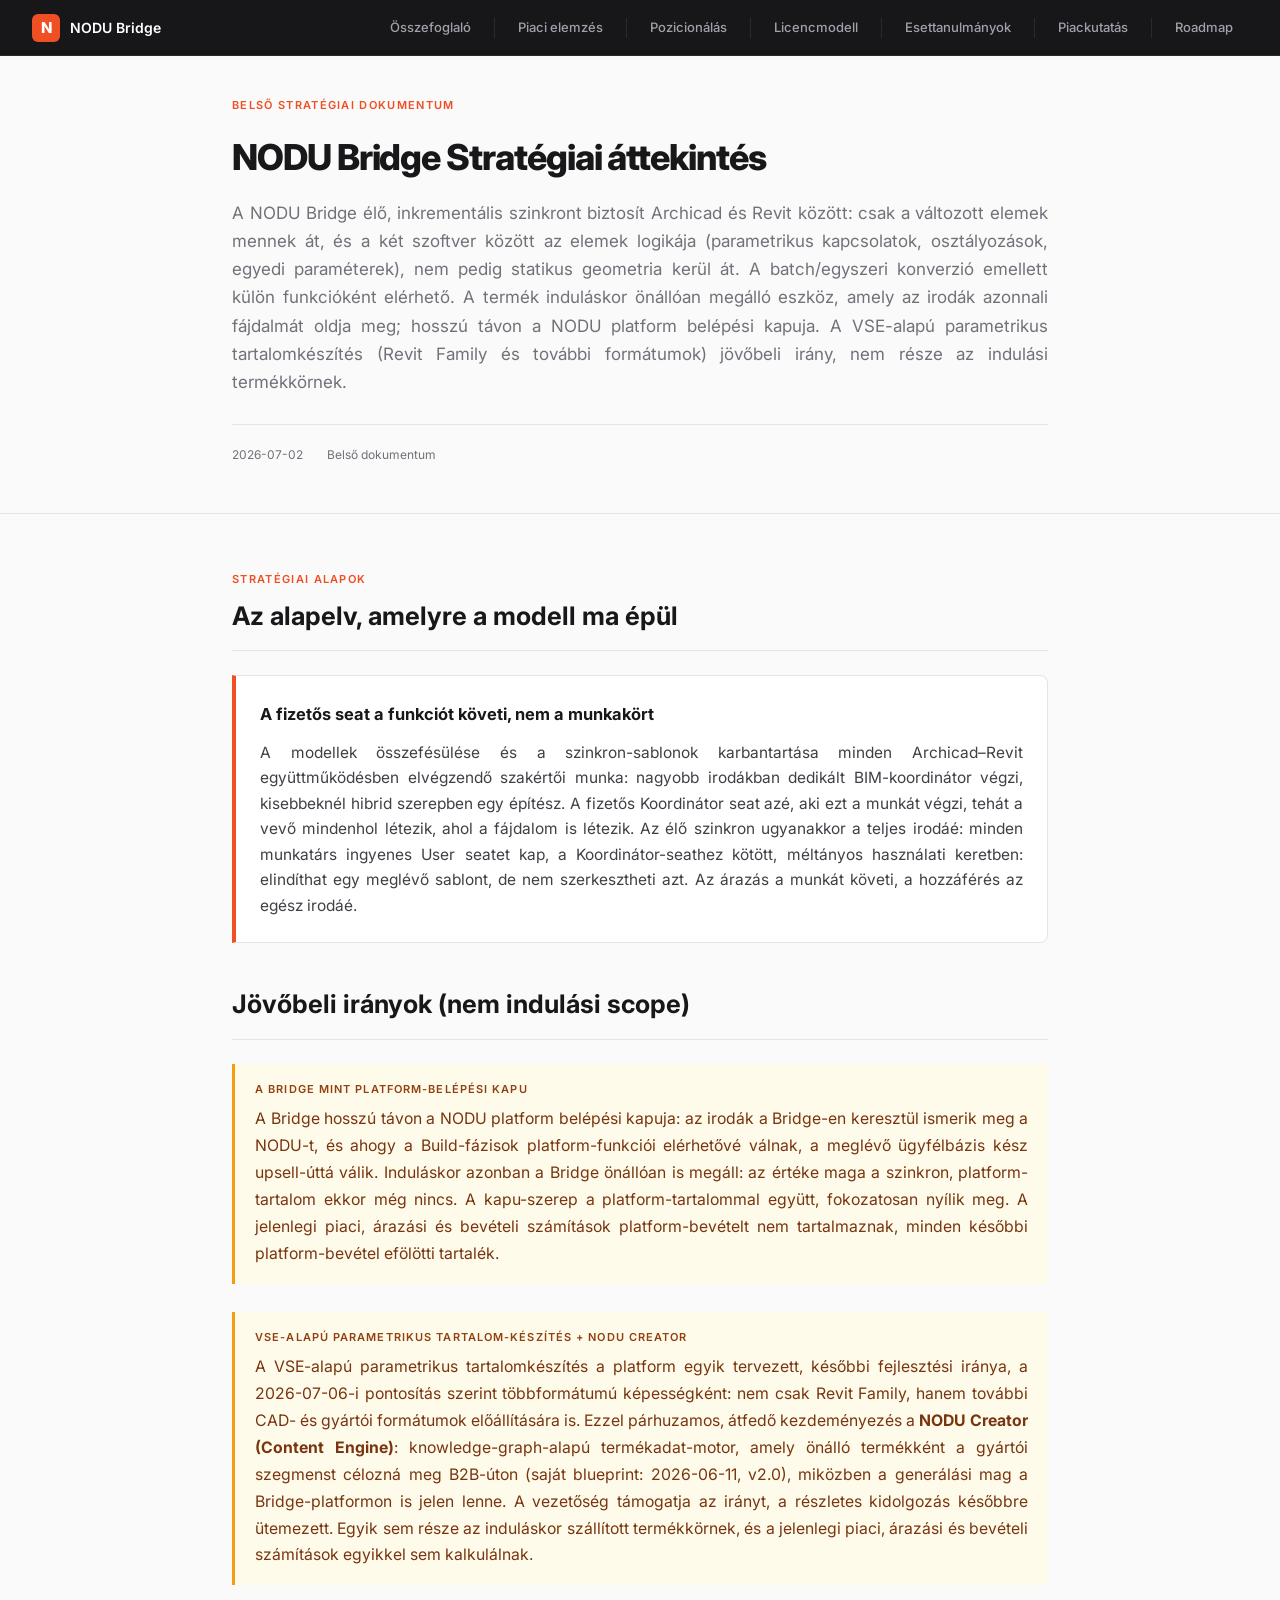
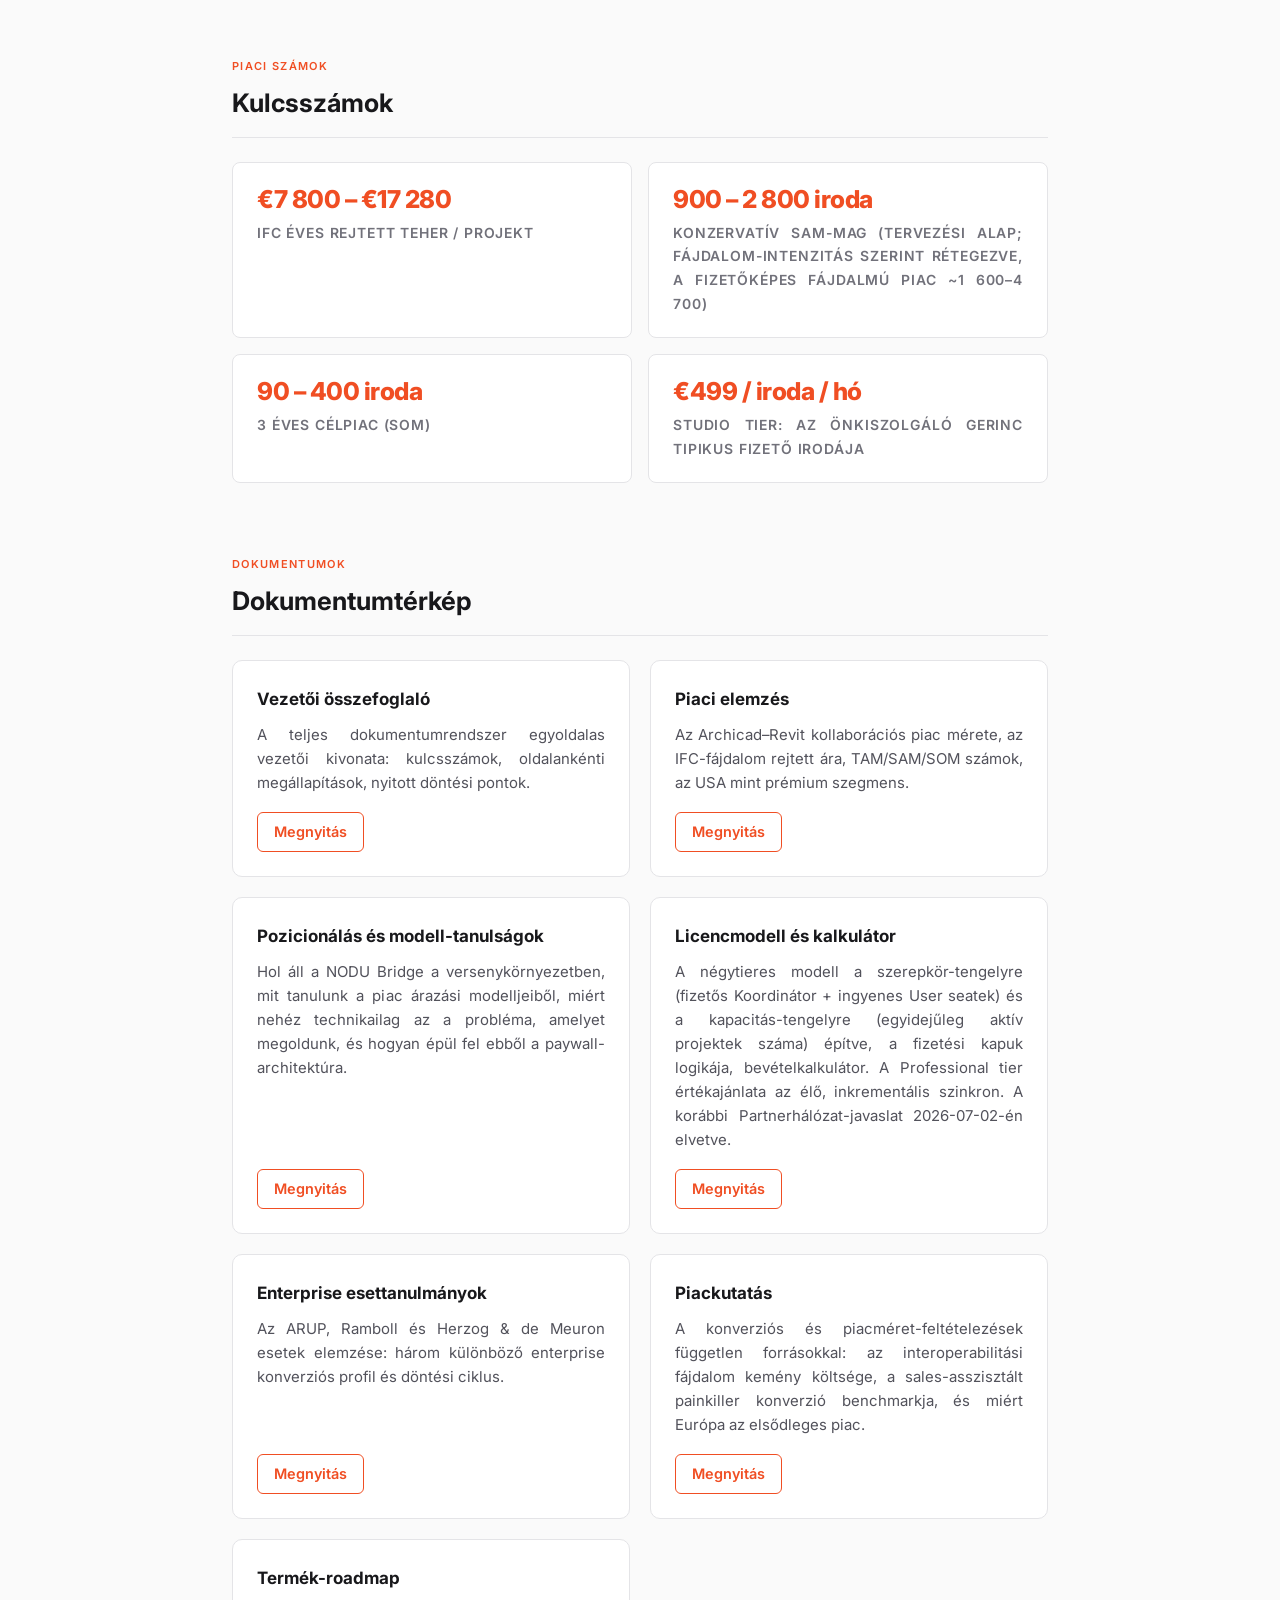
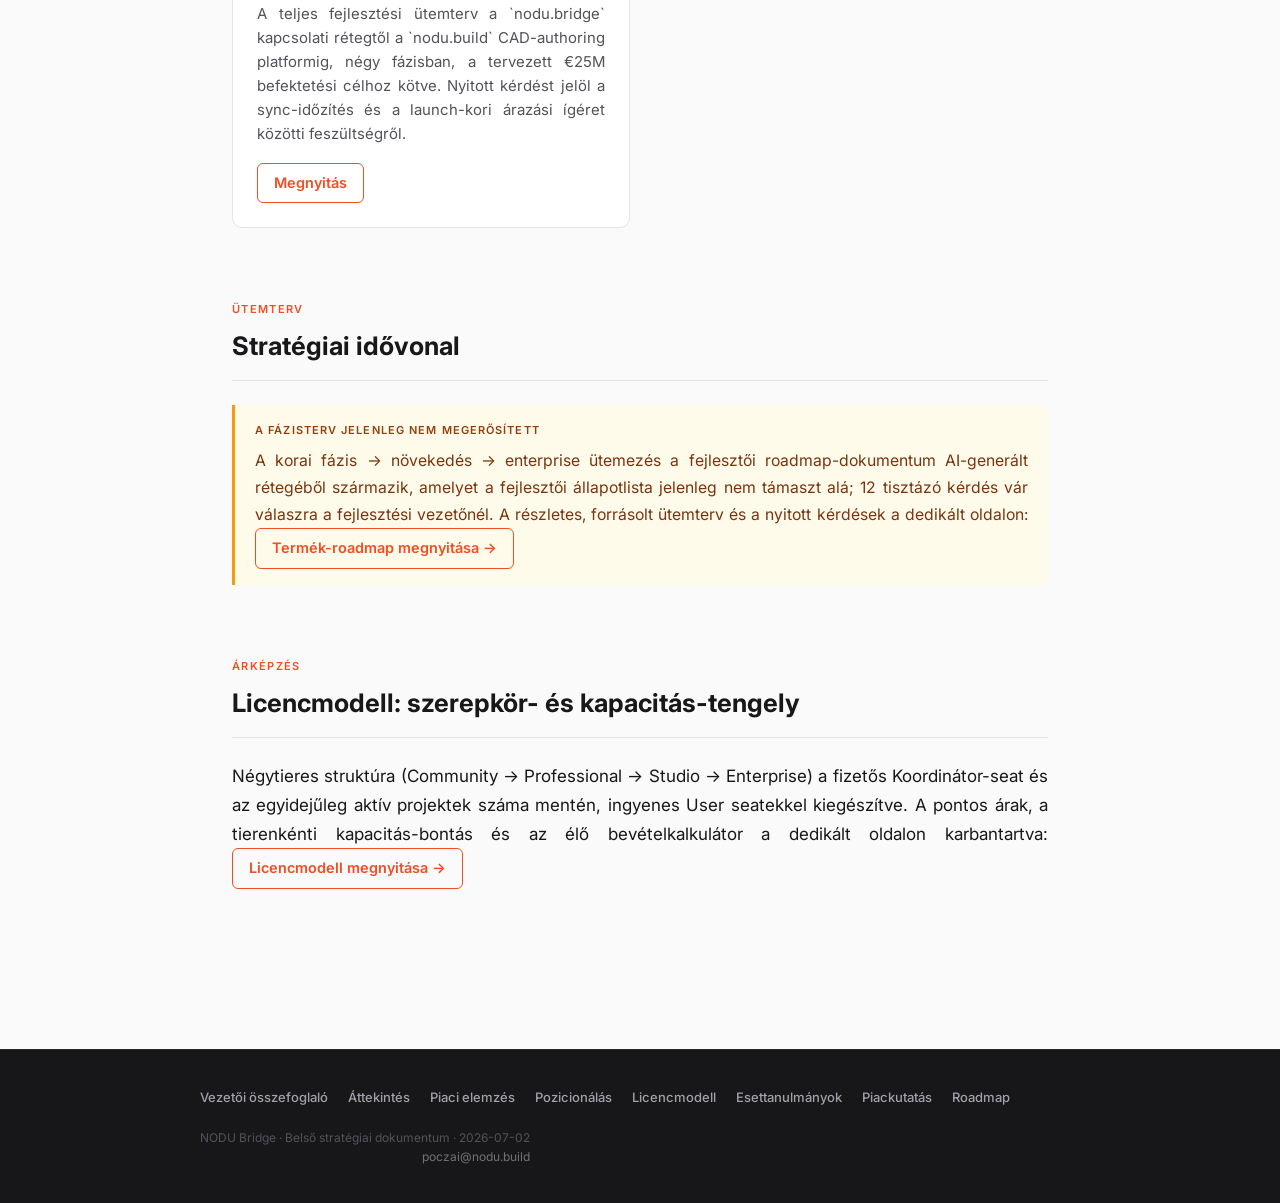
==== index.html @ 579a75ee "Initial commit: 11 NODU Bridge HTML pages - Dashboard, roadmap, and analysis pages - License calcula" ====
<!DOCTYPE html>
<html lang="hu">
<head>
  <meta charset="UTF-8">
  <meta http-equiv="refresh" content="0; url=nodu-bridge-dashboard.html">
  <title>NODU Bridge átirányítás</title>
  <link rel="stylesheet" href="../assets/css/nodu-tokens.css">
  <link rel="stylesheet" href="../assets/css/nodu-design-system.css">
  <link rel="stylesheet" href="../assets/css/nodu-utilities.css">
</head>
<body>
  <script>window.location.replace('nodu-bridge-dashboard.html');</script>
  <script src="../assets/js/nodu-tokens.js"></script>
</body>
</html>
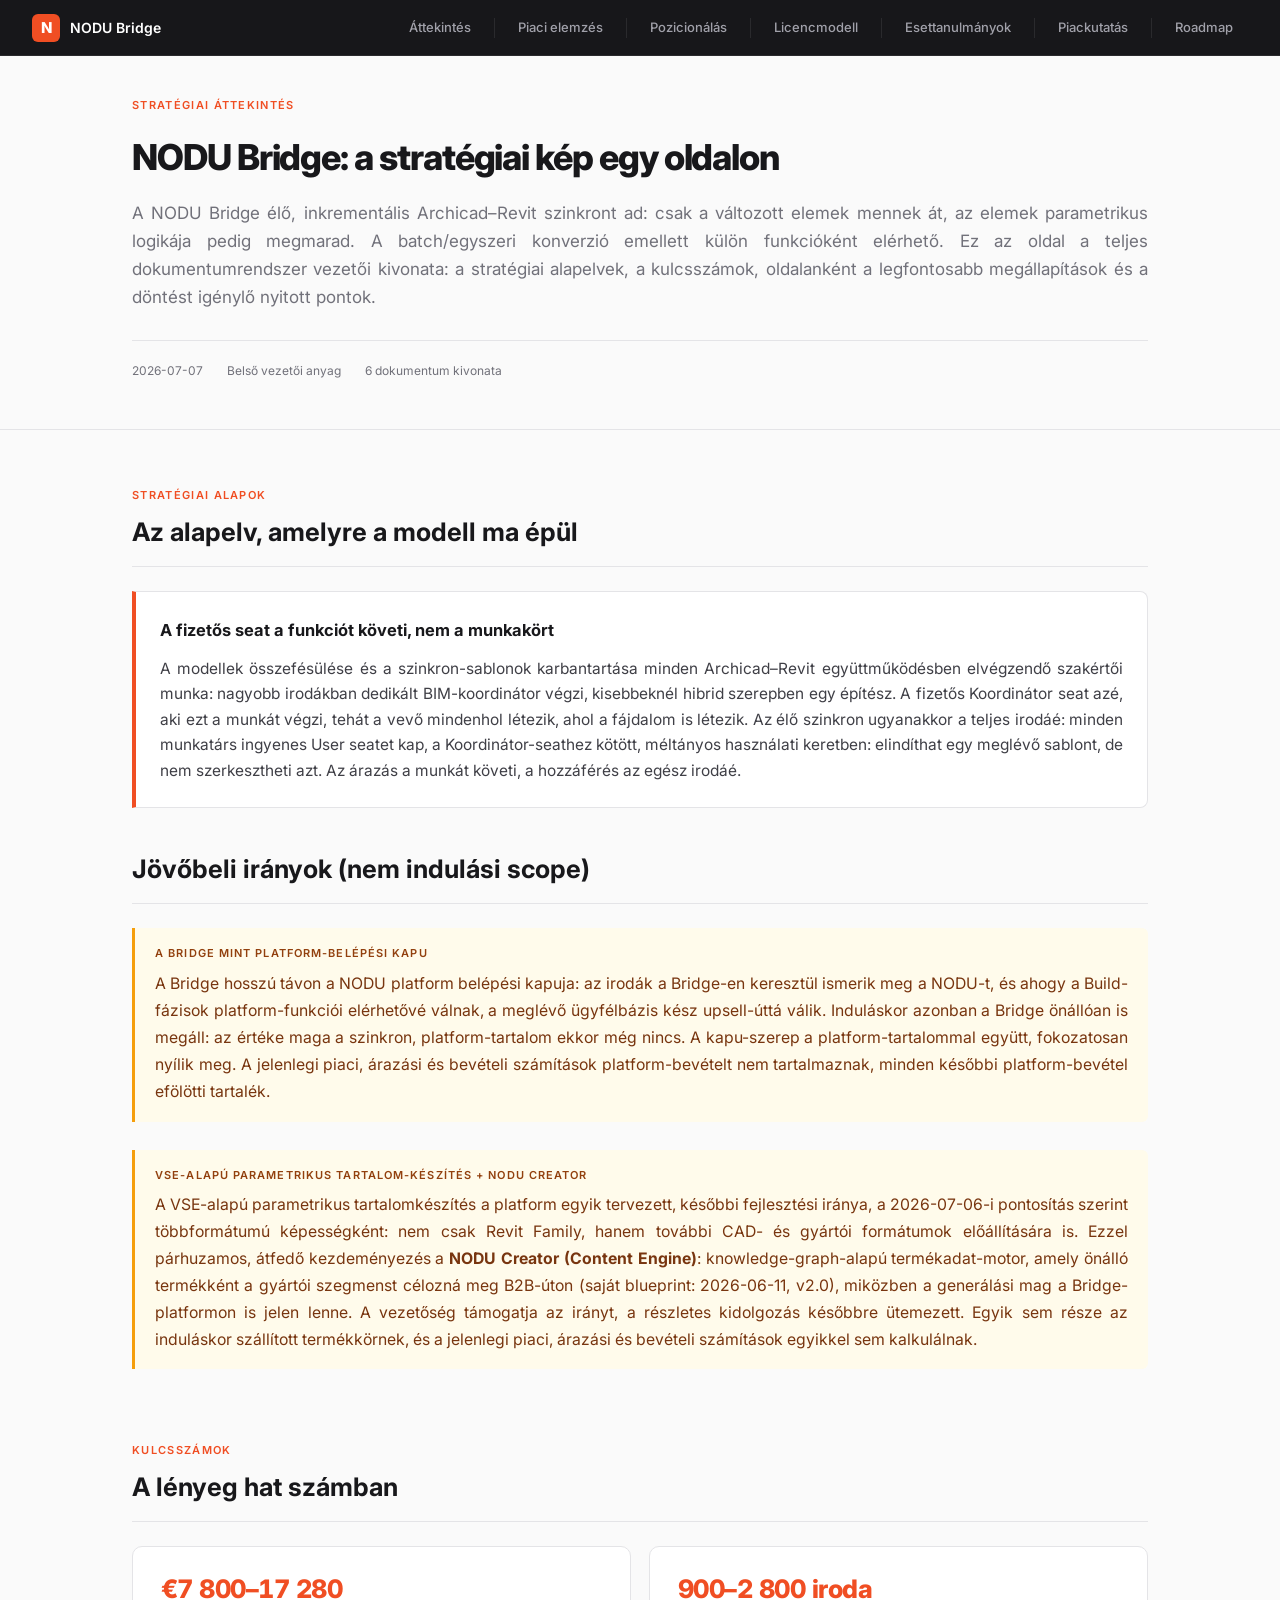
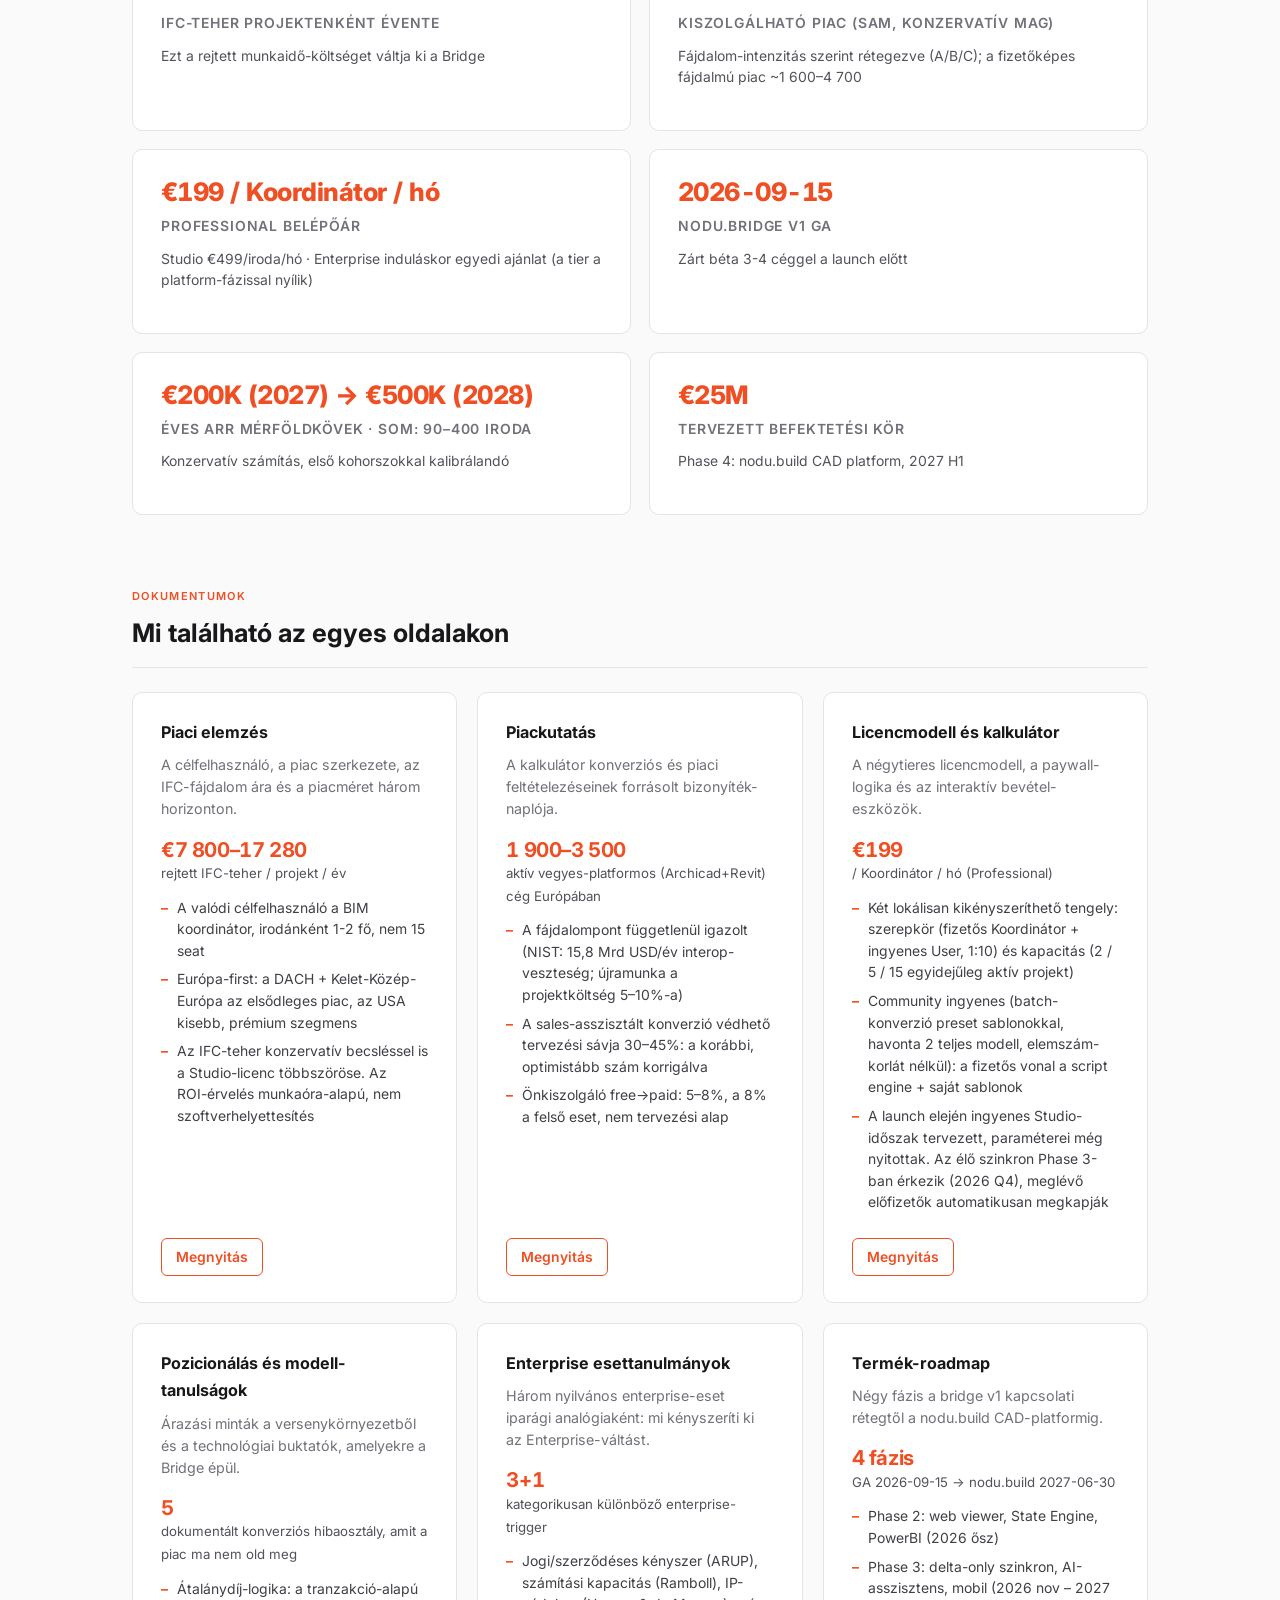
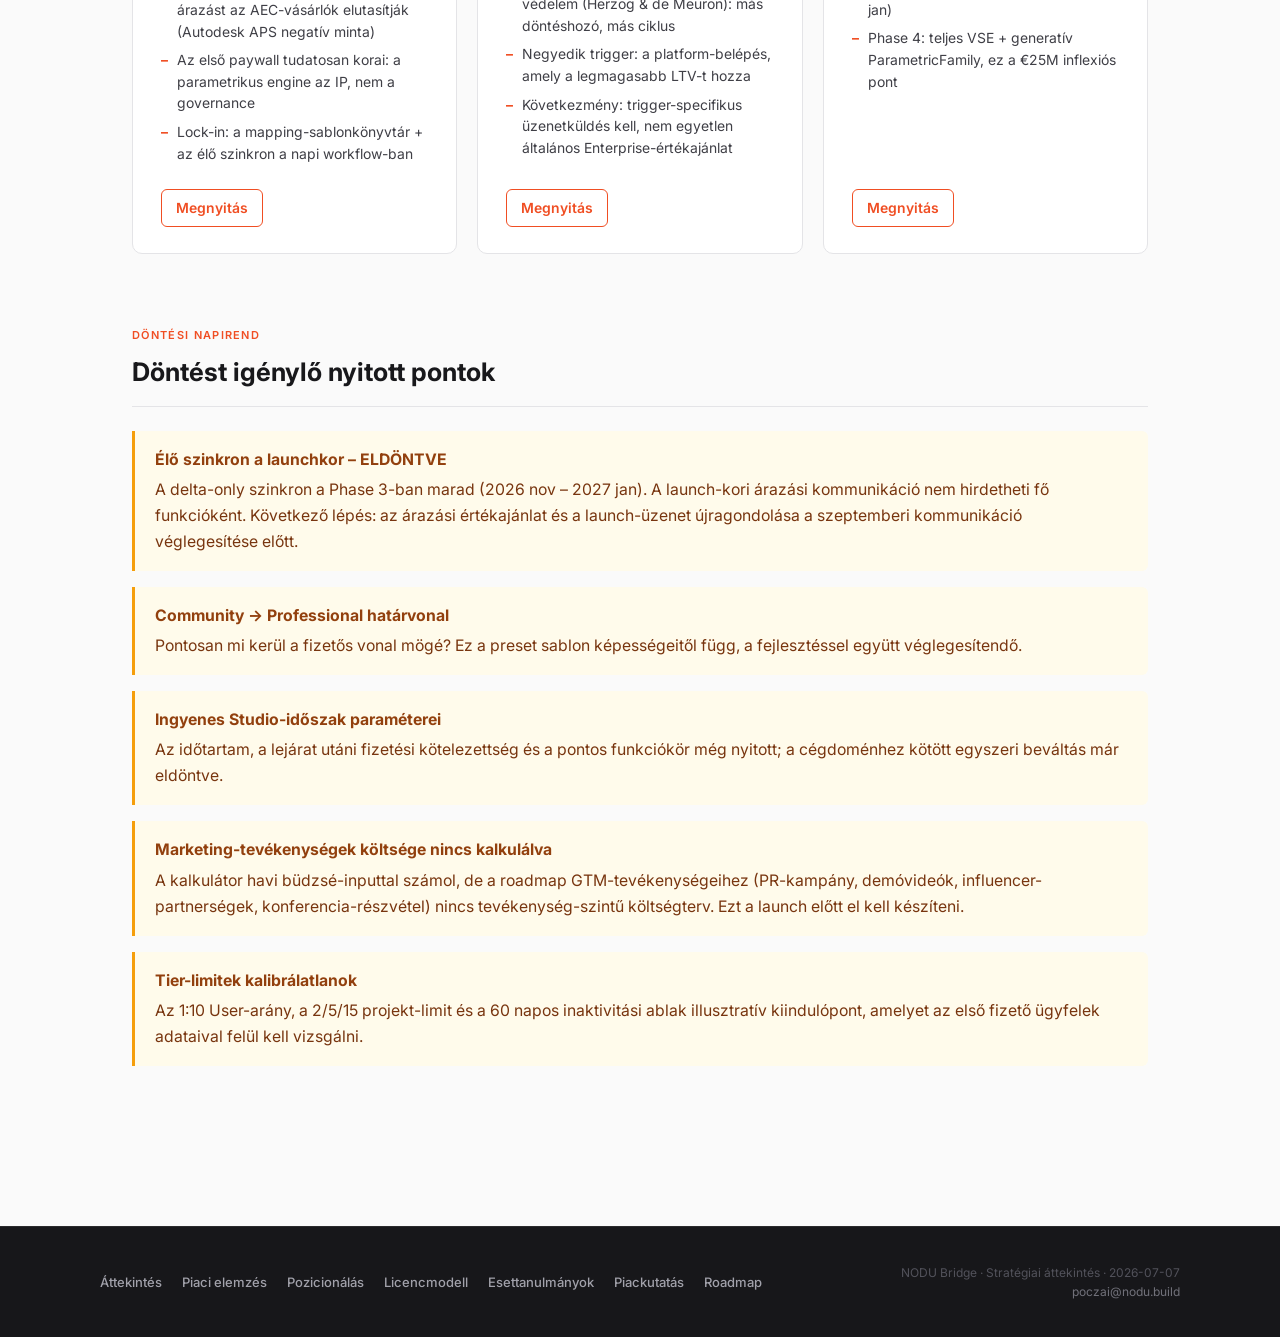
==== commit 70b15999: "Update: sync with OUTPUTS\index\ latest versions - license-calculator: +148 bytes (v1.5 with updated" ====
--- a/index.html
+++ b/index.html
@@ -2,14 +2,14 @@
 <html lang="hu">
 <head>
   <meta charset="UTF-8">
-  <meta http-equiv="refresh" content="0; url=nodu-bridge-dashboard.html">
+  <meta http-equiv="refresh" content="0; url=nodu-bridge-vezetoi-osszefoglalo.html">
   <title>NODU Bridge átirányítás</title>
   <link rel="stylesheet" href="../assets/css/nodu-tokens.css">
   <link rel="stylesheet" href="../assets/css/nodu-design-system.css">
   <link rel="stylesheet" href="../assets/css/nodu-utilities.css">
 </head>
 <body>
-  <script>window.location.replace('nodu-bridge-dashboard.html');</script>
+  <script>window.location.replace('nodu-bridge-vezetoi-osszefoglalo.html');</script>
   <script src="../assets/js/nodu-tokens.js"></script>
 </body>
 </html>
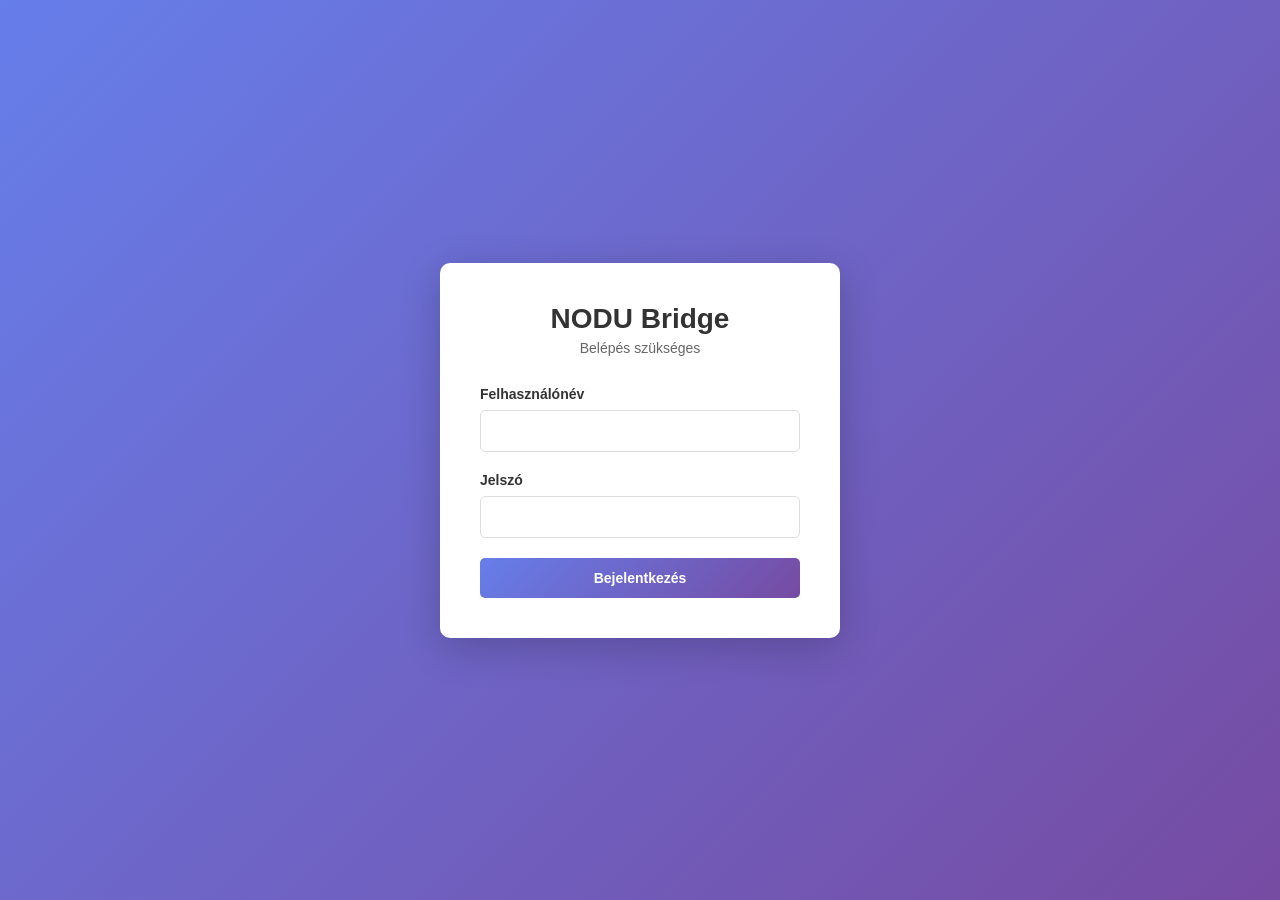
==== commit 14dfa44d: "🔐 Add login protection with password" ====
--- a/index.html
+++ b/index.html
@@ -1,15 +1,174 @@
 <!DOCTYPE html>
 <html lang="hu">
 <head>
-  <meta charset="UTF-8">
-  <meta http-equiv="refresh" content="0; url=nodu-bridge-vezetoi-osszefoglalo.html">
-  <title>NODU Bridge átirányítás</title>
-  <link rel="stylesheet" href="../assets/css/nodu-tokens.css">
-  <link rel="stylesheet" href="../assets/css/nodu-design-system.css">
-  <link rel="stylesheet" href="../assets/css/nodu-utilities.css">
+    <meta charset="UTF-8">
+    <meta name="viewport" content="width=device-width, initial-scale=1.0">
+    <title>NODU Bridge - Bejelentkezés</title>
+    <style>
+        * {
+            margin: 0;
+            padding: 0;
+            box-sizing: border-box;
+        }
+
+        body {
+            font-family: -apple-system, BlinkMacSystemFont, 'Segoe UI', Roboto, Oxygen, Ubuntu, Cantarell, sans-serif;
+            background: linear-gradient(135deg, #667eea 0%, #764ba2 100%);
+            min-height: 100vh;
+            display: flex;
+            align-items: center;
+            justify-content: center;
+        }
+
+        .login-container {
+            background: white;
+            padding: 40px;
+            border-radius: 10px;
+            box-shadow: 0 10px 40px rgba(0, 0, 0, 0.2);
+            width: 100%;
+            max-width: 400px;
+        }
+
+        .login-header {
+            text-align: center;
+            margin-bottom: 30px;
+        }
+
+        .login-header h1 {
+            color: #333;
+            font-size: 28px;
+            margin-bottom: 5px;
+        }
+
+        .login-header p {
+            color: #666;
+            font-size: 14px;
+        }
+
+        .form-group {
+            margin-bottom: 20px;
+        }
+
+        label {
+            display: block;
+            color: #333;
+            font-weight: 600;
+            margin-bottom: 8px;
+            font-size: 14px;
+        }
+
+        input {
+            width: 100%;
+            padding: 12px;
+            border: 1px solid #ddd;
+            border-radius: 5px;
+            font-size: 14px;
+            transition: border-color 0.3s;
+        }
+
+        input:focus {
+            outline: none;
+            border-color: #667eea;
+            box-shadow: 0 0 0 3px rgba(102, 126, 234, 0.1);
+        }
+
+        button {
+            width: 100%;
+            padding: 12px;
+            background: linear-gradient(135deg, #667eea 0%, #764ba2 100%);
+            color: white;
+            border: none;
+            border-radius: 5px;
+            font-weight: 600;
+            cursor: pointer;
+            font-size: 14px;
+            transition: transform 0.2s, box-shadow 0.2s;
+        }
+
+        button:hover {
+            transform: translateY(-2px);
+            box-shadow: 0 5px 20px rgba(102, 126, 234, 0.4);
+        }
+
+        button:active {
+            transform: translateY(0);
+        }
+
+        .error {
+            color: #d32f2f;
+            font-size: 13px;
+            margin-top: 8px;
+            display: none;
+        }
+
+        .error.show {
+            display: block;
+        }
+    </style>
 </head>
 <body>
-  <script>window.location.replace('nodu-bridge-vezetoi-osszefoglalo.html');</script>
-  <script src="../assets/js/nodu-tokens.js"></script>
+    <div class="login-container">
+        <div class="login-header">
+            <h1>NODU Bridge</h1>
+            <p>Belépés szükséges</p>
+        </div>
+
+        <form id="loginForm">
+            <div class="form-group">
+                <label for="username">Felhasználónév</label>
+                <input type="text" id="username" name="username" required autocomplete="off">
+            </div>
+
+            <div class="form-group">
+                <label for="password">Jelszó</label>
+                <input type="password" id="password" name="password" required autocomplete="off">
+                <div class="error" id="errorMsg">Hibás felhasználónév vagy jelszó</div>
+            </div>
+
+            <button type="submit">Bejelentkezés</button>
+        </form>
+    </div>
+
+    <script>
+        const CORRECT_USERNAME = 'FDB';
+        const CORRECT_PASSWORD = 'Nod@Bridge2026#Secure';
+        const SESSION_KEY = 'nodu_bridge_auth';
+
+        window.addEventListener('load', () => {
+            if (isAuthenticated()) {
+                redirectToDashboard();
+            }
+        });
+
+        function isAuthenticated() {
+            return sessionStorage.getItem(SESSION_KEY) === 'authenticated';
+        }
+
+        function setAuthenticated() {
+            sessionStorage.setItem(SESSION_KEY, 'authenticated');
+        }
+
+        function redirectToDashboard() {
+            window.location.href = 'nodu-bridge-vezetoi-osszefoglalo.html';
+        }
+
+        document.getElementById('loginForm').addEventListener('submit', function(e) {
+            e.preventDefault();
+
+            const username = document.getElementById('username').value;
+            const password = document.getElementById('password').value;
+            const errorMsg = document.getElementById('errorMsg');
+
+            if (username === CORRECT_USERNAME && password === CORRECT_PASSWORD) {
+                errorMsg.classList.remove('show');
+                setAuthenticated();
+                redirectToDashboard();
+            } else {
+                errorMsg.classList.add('show');
+                document.getElementById('password').value = '';
+                document.getElementById('username').focus();
+            }
+        });
+    </script>
 </body>
 </html>
